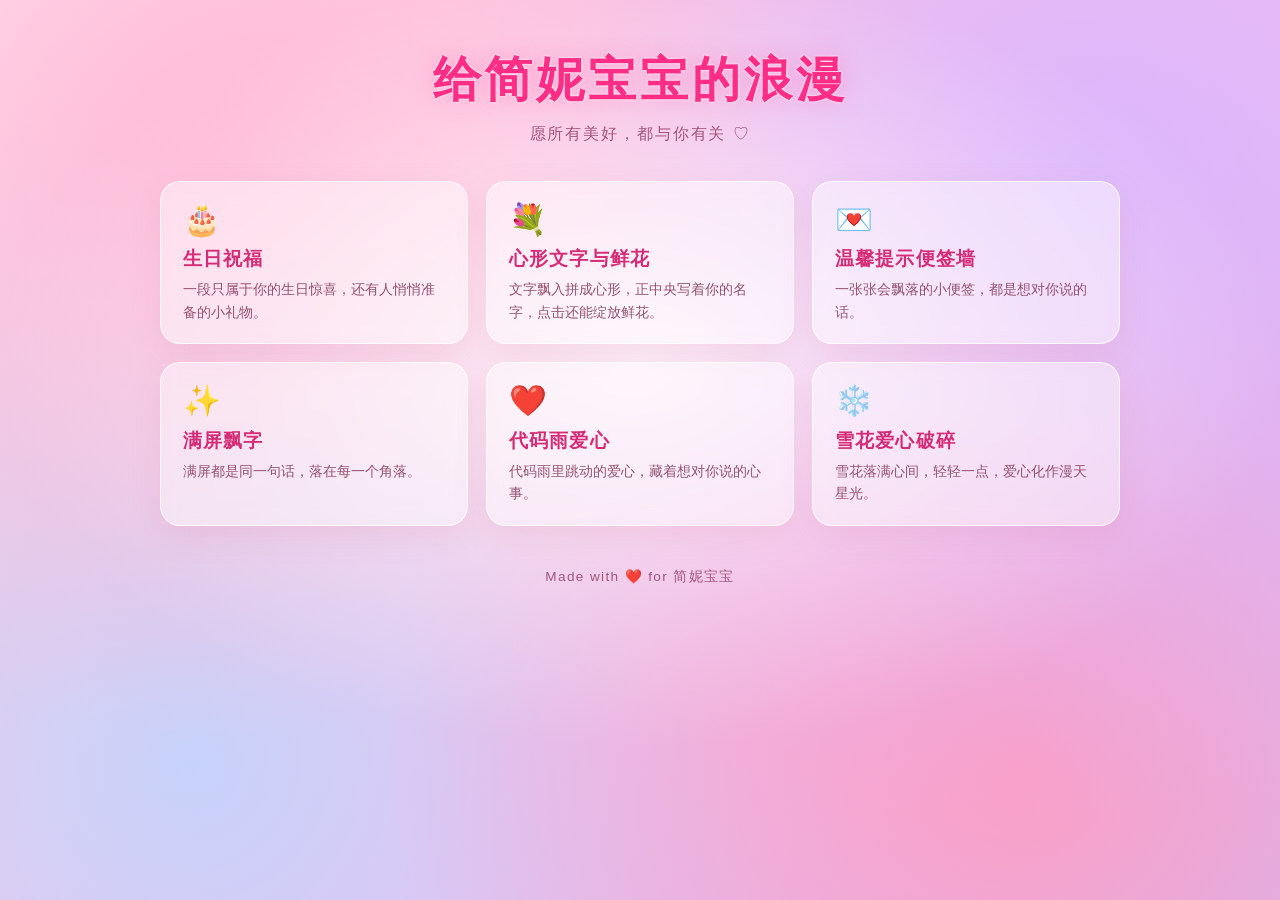
==== index.html @ 79ec1c15 "Deploy romance pages for 简妮宝宝 Co-Authored-By: Claude Code <noreply@anthropic.com>" ====
<!DOCTYPE html>
<html lang="zh-CN">
<head>
  <meta charset="UTF-8">
  <meta name="viewport" content="width=device-width, initial-scale=1.0">
  <title>给简妮宝宝的浪漫</title>
  <style>
    * { box-sizing: border-box; }

    body {
      margin: 0;
      min-height: 100vh;
      padding: 48px 16px 56px;
      display: flex;
      flex-direction: column;
      align-items: center;
      font-family: "PingFang SC", "Microsoft YaHei", "Noto Sans SC", sans-serif;
      color: #7a2a52;
      background:
        radial-gradient(ellipse 70% 60% at 50% 40%, rgba(255, 255, 255, 0.8) 0%, rgba(255, 255, 255, 0.25) 45%, rgba(255, 255, 255, 0) 72%),
        radial-gradient(circle at 18% 18%, rgba(255, 182, 213, 0.9) 0%, rgba(255, 182, 213, 0) 45%),
        radial-gradient(circle at 85% 20%, rgba(214, 180, 255, 0.85) 0%, rgba(214, 180, 255, 0) 50%),
        radial-gradient(circle at 80% 85%, rgba(255, 154, 190, 0.85) 0%, rgba(255, 154, 190, 0) 50%),
        radial-gradient(circle at 15% 85%, rgba(186, 214, 255, 0.8) 0%, rgba(186, 214, 255, 0) 50%),
        linear-gradient(135deg, #ffe4ee 0%, #ffc7e0 30%, #f4bdee 60%, #cdbbf8 100%);
      background-attachment: fixed;
    }

    header { text-align: center; margin-bottom: 36px; }

    h1 {
      margin: 0 0 12px;
      font-size: clamp(1.9rem, 5vw, 3rem);
      letter-spacing: 0.08em;
      color: #ff2d86;
      text-shadow: 0 0 3px rgba(255, 255, 255, 0.95), 0 0 22px rgba(255, 105, 180, 0.45);
    }

    header p {
      margin: 0;
      font-size: 0.98rem;
      color: #a3557c;
      letter-spacing: 0.12em;
    }

    .grid {
      width: 100%;
      max-width: 960px;
      display: grid;
      grid-template-columns: repeat(auto-fit, minmax(260px, 1fr));
      gap: 18px;
    }

    a.card {
      display: block;
      padding: 22px 22px 20px;
      border-radius: 20px;
      text-decoration: none;
      color: inherit;
      background: rgba(255, 255, 255, 0.46);
      border: 1px solid rgba(255, 255, 255, 0.75);
      box-shadow: 0 10px 30px rgba(219, 112, 147, 0.16);
      backdrop-filter: blur(10px);
      -webkit-backdrop-filter: blur(10px);
      transition: transform 0.25s ease, box-shadow 0.25s ease, background 0.25s ease;
    }

    a.card:hover {
      transform: translateY(-5px);
      background: rgba(255, 255, 255, 0.62);
      box-shadow: 0 16px 36px rgba(219, 112, 147, 0.28);
    }

    .emoji { font-size: 1.9rem; line-height: 1; }

    .card h2 {
      margin: 12px 0 6px;
      font-size: 1.18rem;
      color: #d62c77;
      letter-spacing: 0.06em;
    }

    .card p {
      margin: 0;
      font-size: 0.88rem;
      line-height: 1.6;
      color: #94526f;
    }

    footer {
      margin-top: 42px;
      font-size: 0.85rem;
      color: #a3557c;
      letter-spacing: 0.1em;
    }
  </style>
</head>

<body>
  <header>
    <h1>给简妮宝宝的浪漫</h1>
    <p>愿所有美好，都与你有关 ♡</p>
  </header>

  <main class="grid">
    <a class="card" href="HappyBirthday/index.html">
      <div class="emoji">🎂</div>
      <h2>生日祝福</h2>
      <p>一段只属于你的生日惊喜，还有人悄悄准备的小礼物。</p>
    </a>

    <a class="card" href="love1.html">
      <div class="emoji">💐</div>
      <h2>心形文字与鲜花</h2>
      <p>文字飘入拼成心形，正中央写着你的名字，点击还能绽放鲜花。</p>
    </a>

    <a class="card" href="love2.html">
      <div class="emoji">💌</div>
      <h2>温馨提示便签墙</h2>
      <p>一张张会飘落的小便签，都是想对你说的话。</p>
    </a>

    <a class="card" href="love3.html">
      <div class="emoji">✨</div>
      <h2>满屏飘字</h2>
      <p>满屏都是同一句话，落在每一个角落。</p>
    </a>

    <a class="card" href="love4.html">
      <div class="emoji">❤️</div>
      <h2>代码雨爱心</h2>
      <p>代码雨里跳动的爱心，藏着想对你说的心事。</p>
    </a>

    <a class="card" href="%E9%9B%AA%E8%8A%B1%E7%88%B1%E5%BF%83%E7%A0%B4%E7%A2%8E.html">
      <div class="emoji">❄️</div>
      <h2>雪花爱心破碎</h2>
      <p>雪花落满心间，轻轻一点，爱心化作漫天星光。</p>
    </a>
  </main>

  <footer>Made with ❤️ for 简妮宝宝</footer>
</body>
</html>
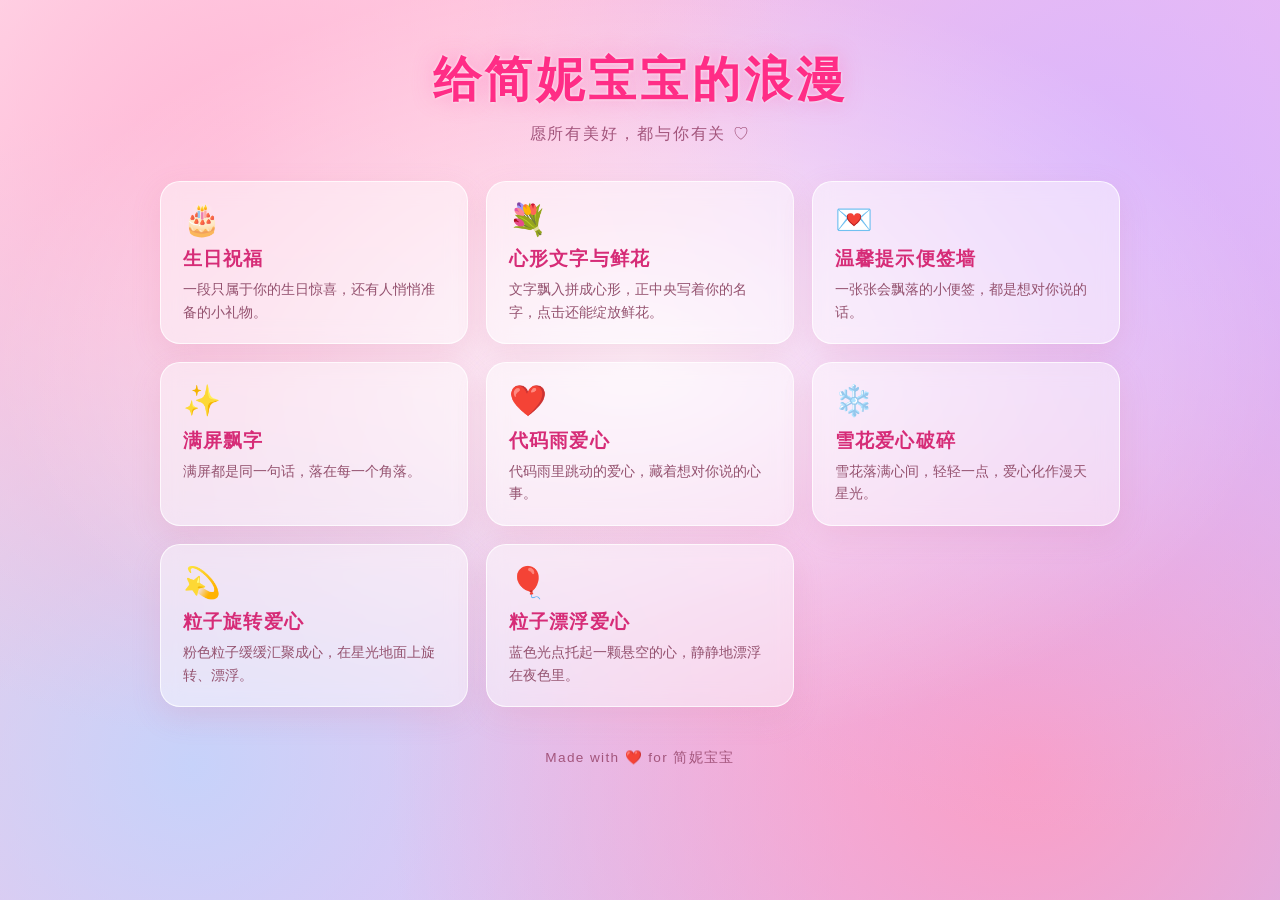
==== commit 63f3c222: "Add particle heart pages to the collection Co-Authored-By: Claude Code <noreply@anthropic.com>" ====
--- a/index.html
+++ b/index.html
@@ -138,6 +138,18 @@
       <h2>雪花爱心破碎</h2>
       <p>雪花落满心间，轻轻一点，爱心化作漫天星光。</p>
     </a>
+
+    <a class="card" href="hearts/rotate.html">
+      <div class="emoji">💫</div>
+      <h2>粒子旋转爱心</h2>
+      <p>粉色粒子缓缓汇聚成心，在星光地面上旋转、漂浮。</p>
+    </a>
+
+    <a class="card" href="hearts/float.html">
+      <div class="emoji">🎈</div>
+      <h2>粒子漂浮爱心</h2>
+      <p>蓝色光点托起一颗悬空的心，静静地漂浮在夜色里。</p>
+    </a>
   </main>
 
   <footer>Made with ❤️ for 简妮宝宝</footer>
